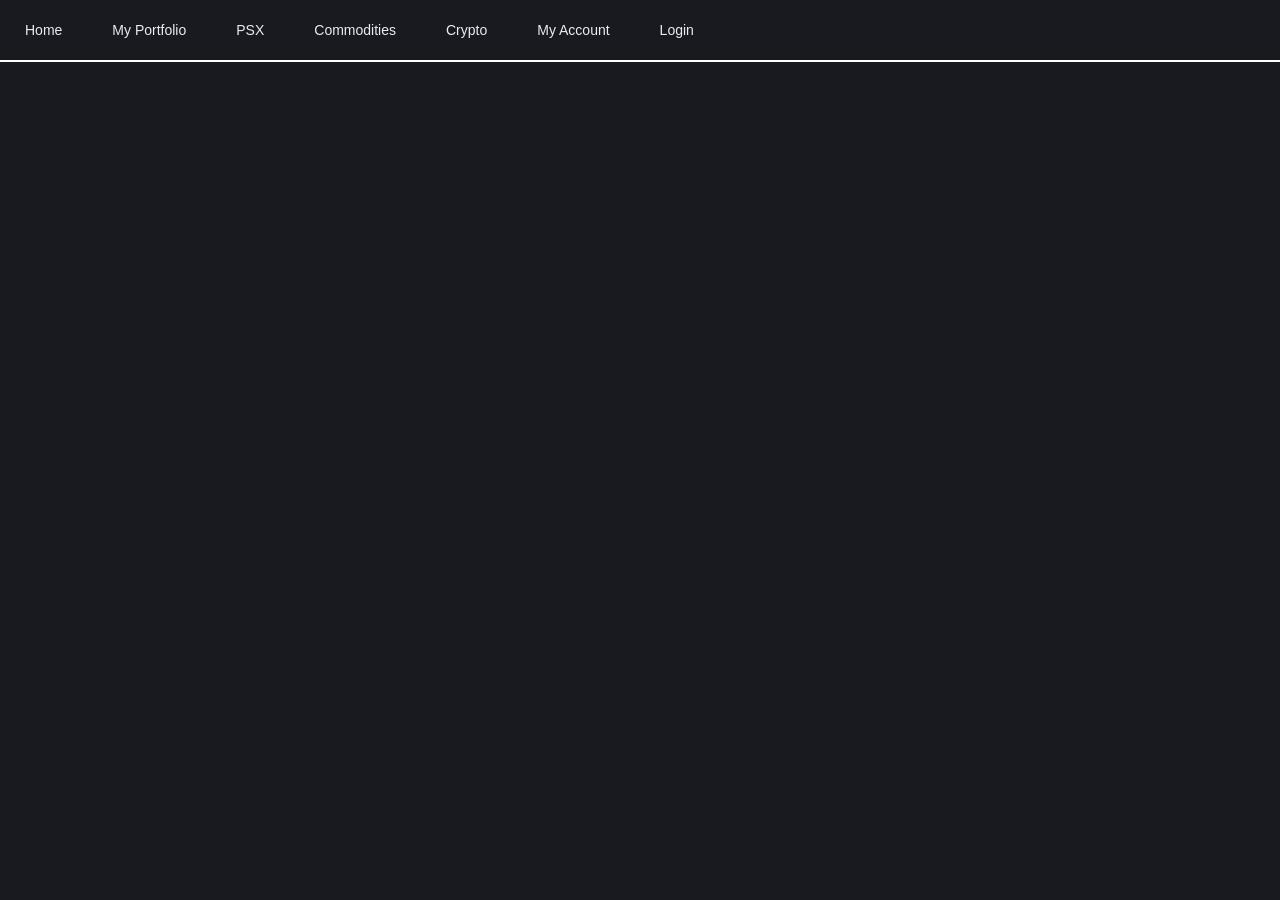
==== templates/index.html @ 6be08ad3 "Initial commit without secrets" ====
<!DOCTYPE html>
<html lang="en">
<head>
    <meta charset="UTF-8">
    <meta name="viewport" content="width=device-width, initial-scale=1.0">
    <title>Portfolio</title>
    <link rel="stylesheet" href="\static\style.css">
</head>
<div id="head_bar">
    <!--<div id="logo"><img src="/static/logo.png"></div>-->
    <div id="head_home" class="headings">Home</div>
    <div id="head_myportfolio" class="headings">My Portfolio</div>
    <div id="head_psx" class="headings">PSX</div>
    <div id="head_commodity" class="headings">Commodities</div>
    <div id="head_crypto" class="headings">Crypto</div>
    <div id="head_my_account" class="headings">My Account</div>
    <div id="head_login" class="headings">Login</div>

</div>
<body>
    <!-- Your content goes here -->
    <script src="script.js"></script>
</body>
</html>
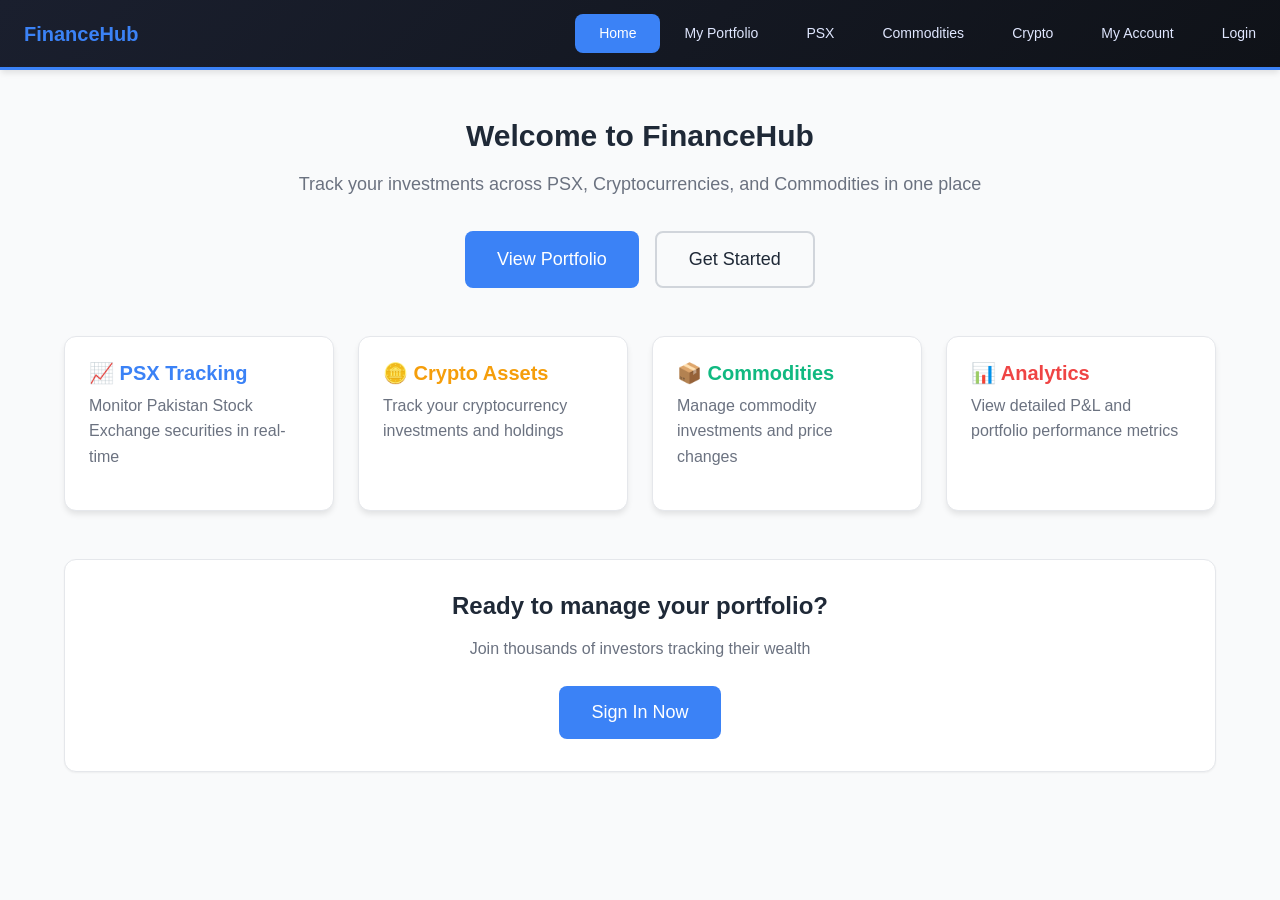
==== commit 3b336ed5: "FrontEnd" ====
--- a/templates/index.html
+++ b/templates/index.html
@@ -3,22 +3,69 @@
 <head>
     <meta charset="UTF-8">
     <meta name="viewport" content="width=device-width, initial-scale=1.0">
-    <title>Portfolio</title>
-    <link rel="stylesheet" href="\static\style.css">
+    <title>Portfolio - Finance Tracker</title>
+    <link rel="stylesheet" href="/static/style.css">
 </head>
-<div id="head_bar">
-    <!--<div id="logo"><img src="/static/logo.png"></div>-->
-    <div id="head_home" class="headings">Home</div>
-    <div id="head_myportfolio" class="headings">My Portfolio</div>
-    <div id="head_psx" class="headings">PSX</div>
-    <div id="head_commodity" class="headings">Commodities</div>
-    <div id="head_crypto" class="headings">Crypto</div>
-    <div id="head_my_account" class="headings">My Account</div>
-    <div id="head_login" class="headings">Login</div>
+<body>
+    <header id="head_bar">
+        <div id="logo">
+            <!--<img src="/static/logo.png" alt="Logo">-->
+            <span style="color: #3b82f6; font-weight: 700; font-size: 20px;">FinanceHub</span>
+        </div>
+        <nav style="display: flex; gap: 0; margin-left: auto; margin-right: 0;">
+            <div id="head_home" class="headings active">Home</div>
+            <div id="head_myportfolio" class="headings">My Portfolio</div>
+            <div id="head_psx" class="headings">PSX</div>
+            <div id="head_commodity" class="headings">Commodities</div>
+            <div id="head_crypto" class="headings">Crypto</div>
+            <div id="head_my_account" class="headings">My Account</div>
+            <div id="head_login" class="headings">Login</div>
+        </nav>
+    </header>
 
-</div>
-<body>
-    <!-- Your content goes here -->
-    <script src="script.js"></script>
+    <main class="page-wrapper">
+        <div class="container">
+            <!-- Hero Section -->
+            <section style="text-align: center; margin-bottom: 3rem;">
+                <h1>Welcome to FinanceHub</h1>
+                <p style="font-size: 18px; color: #6b7280; margin-bottom: 2rem;">
+                    Track your investments across PSX, Cryptocurrencies, and Commodities in one place
+                </p>
+                <div style="display: flex; gap: 1rem; justify-content: center; flex-wrap: wrap;">
+                    <button class="btn btn-primary btn-lg" onclick="window.location.href='/holdings'">View Portfolio</button>
+                    <button class="btn btn-secondary btn-lg" onclick="window.location.href='/register'">Get Started</button>
+                </div>
+            </section>
+
+            <!-- Features Grid -->
+            <div class="stats-grid" style="margin-top: 3rem;">
+                <div class="card">
+                    <h3 style="color: #3b82f6; margin-bottom: 0.5rem;">📈 PSX Tracking</h3>
+                    <p>Monitor Pakistan Stock Exchange securities in real-time</p>
+                </div>
+                <div class="card">
+                    <h3 style="color: #f59e0b; margin-bottom: 0.5rem;">🪙 Crypto Assets</h3>
+                    <p>Track your cryptocurrency investments and holdings</p>
+                </div>
+                <div class="card">
+                    <h3 style="color: #10b981; margin-bottom: 0.5rem;">📦 Commodities</h3>
+                    <p>Manage commodity investments and price changes</p>
+                </div>
+                <div class="card">
+                    <h3 style="color: #ef4444; margin-bottom: 0.5rem;">📊 Analytics</h3>
+                    <p>View detailed P&L and portfolio performance metrics</p>
+                </div>
+            </div>
+
+            <!-- Call to Action -->
+            <section class="content-section" style="text-align: center; margin-top: 3rem;">
+                <h2>Ready to manage your portfolio?</h2>
+                <p style="margin-bottom: 1.5rem;">Join thousands of investors tracking their wealth</p>
+                <button class="btn btn-primary btn-lg" onclick="window.location.href='/login'">Sign In Now</button>
+            </section>
+        </div>
+    </main>
+
+    <script src="/static/script.js"></script>
 </body>
 </html>
--- a/static/style.css
+++ b/static/style.css
@@ -0,0 +1,637 @@
+/* ========================================
+   DESIGN SYSTEM & CSS VARIABLES
+   ======================================== */
+
+:root {
+    /* Colors */
+    --primary-dark: #1a1f2e;
+    --primary-darker: #0f1218;
+    --accent-blue: #3b82f6;
+    --accent-green: #10b981;
+    --accent-orange: #f59e0b;
+    --accent-red: #ef4444;
+    --text-primary: #1f2937;
+    --text-secondary: #6b7280;
+    --border-light: #e5e7eb;
+    --border-gray: #d1d5db;
+    --bg-light: #f9fafb;
+    --bg-lighter: #ffffff;
+    
+    /* Shadows */
+    --shadow-sm: 0 1px 2px 0 rgba(0, 0, 0, 0.05);
+    --shadow-md: 0 4px 6px -1px rgba(0, 0, 0, 0.1);
+    --shadow-lg: 0 10px 15px -3px rgba(0, 0, 0, 0.1);
+    --shadow-xl: 0 20px 25px -5px rgba(0, 0, 0, 0.1);
+    
+    /* Typography */
+    --font-family: -apple-system, BlinkMacSystemFont, 'Segoe UI', 'Roboto', 'Oxygen', 'Ubuntu', 'Cantarell', sans-serif;
+    --font-size-xs: 12px;
+    --font-size-sm: 14px;
+    --font-size-base: 16px;
+    --font-size-lg: 18px;
+    --font-size-xl: 20px;
+    --font-size-2xl: 24px;
+    --font-size-3xl: 30px;
+    
+    /* Spacing */
+    --spacing-xs: 4px;
+    --spacing-sm: 8px;
+    --spacing-md: 16px;
+    --spacing-lg: 24px;
+    --spacing-xl: 32px;
+    --spacing-2xl: 48px;
+    
+    /* Border Radius */
+    --radius-sm: 4px;
+    --radius-md: 8px;
+    --radius-lg: 12px;
+    --radius-full: 9999px;
+    
+    /* Transitions */
+    --transition: all 0.3s ease;
+}
+
+/* ========================================
+   GLOBAL STYLES
+   ======================================== */
+
+* {
+    margin: 0;
+    padding: 0;
+    box-sizing: border-box;
+}
+
+html {
+    scroll-behavior: smooth;
+}
+
+body {
+    font-family: var(--font-family);
+    font-size: var(--font-size-base);
+    color: var(--text-primary);
+    background-color: var(--bg-light);
+    line-height: 1.6;
+}
+
+a {
+    color: var(--accent-blue);
+    text-decoration: none;
+    transition: var(--transition);
+}
+
+a:hover {
+    color: #2563eb;
+    text-decoration: underline;
+}
+
+/* ========================================
+   HEADER / NAVIGATION BAR
+   ======================================== */
+
+#head_bar {
+    background: linear-gradient(135deg, var(--primary-dark) 0%, var(--primary-darker) 100%);
+    width: 100%;
+    height: 70px;
+    padding: 0;
+    border-bottom: 3px solid var(--accent-blue);
+    display: flex;
+    align-items: center;
+    justify-content: flex-start;
+    gap: var(--spacing-lg);
+    box-shadow: var(--shadow-md);
+    position: sticky;
+    top: 0;
+    z-index: 100;
+}
+
+#logo {
+    display: flex;
+    align-items: center;
+    height: 100%;
+    padding: 0 var(--spacing-lg);
+    flex-shrink: 0;
+}
+
+#logo img {
+    height: 50px;
+    width: auto;
+    display: block;
+    border-radius: var(--radius-md);
+}
+
+.headings {
+    color: #e0e7ff;
+    font-size: var(--font-size-sm);
+    font-weight: 500;
+    padding: var(--spacing-sm) var(--spacing-lg);
+    cursor: pointer;
+    transition: var(--transition);
+    border-radius: var(--radius-md);
+    white-space: nowrap;
+}
+
+.headings:hover {
+    background-color: rgba(59, 130, 246, 0.1);
+    color: var(--accent-blue);
+    transform: translateY(-2px);
+}
+
+.headings.active {
+    background-color: var(--accent-blue);
+    color: white;
+}
+
+/* ========================================
+   LAYOUT & CONTAINERS
+   ======================================== */
+
+.container {
+    max-width: 1200px;
+    margin: 0 auto;
+    padding: 0 var(--spacing-lg);
+}
+
+.page-wrapper {
+    min-height: calc(100vh - 70px);
+    padding: var(--spacing-2xl) 0;
+}
+
+.content-section {
+    background: var(--bg-lighter);
+    border-radius: var(--radius-lg);
+    padding: var(--spacing-xl);
+    margin: var(--spacing-lg) 0;
+    box-shadow: var(--shadow-sm);
+    border: 1px solid var(--border-light);
+}
+
+.card {
+    background: var(--bg-lighter);
+    border-radius: var(--radius-lg);
+    padding: var(--spacing-lg);
+    box-shadow: var(--shadow-md);
+    border: 1px solid var(--border-light);
+    transition: var(--transition);
+}
+
+.card:hover {
+    box-shadow: var(--shadow-lg);
+    transform: translateY(-4px);
+}
+
+/* ========================================
+   TYPOGRAPHY
+   ======================================== */
+
+h1, h2, h3, h4, h5, h6 {
+    font-weight: 600;
+    line-height: 1.2;
+    margin-bottom: var(--spacing-md);
+    color: var(--text-primary);
+}
+
+h1 {
+    font-size: var(--font-size-3xl);
+}
+
+h2 {
+    font-size: var(--font-size-2xl);
+}
+
+h3 {
+    font-size: var(--font-size-xl);
+}
+
+h4 {
+    font-size: var(--font-size-lg);
+}
+
+p {
+    margin-bottom: var(--spacing-md);
+    color: var(--text-secondary);
+}
+
+/* ========================================
+   FORMS & INPUTS
+   ======================================== */
+
+form {
+    display: flex;
+    flex-direction: column;
+    gap: var(--spacing-md);
+}
+
+.form-group {
+    display: flex;
+    flex-direction: column;
+    gap: var(--spacing-sm);
+}
+
+.form-group label {
+    font-weight: 500;
+    color: var(--text-primary);
+    font-size: var(--font-size-sm);
+}
+
+input[type="text"],
+input[type="email"],
+input[type="password"],
+input[type="number"],
+input[type="date"],
+input[type="time"],
+select,
+textarea {
+    width: 100%;
+    padding: var(--spacing-sm) var(--spacing-md);
+    border: 2px solid var(--border-light);
+    border-radius: var(--radius-md);
+    font-size: var(--font-size-base);
+    font-family: inherit;
+    transition: var(--transition);
+    background-color: var(--bg-lighter);
+    color: var(--text-primary);
+}
+
+input[type="text"]:focus,
+input[type="email"]:focus,
+input[type="password"]:focus,
+input[type="number"]:focus,
+input[type="date"]:focus,
+input[type="time"]:focus,
+select:focus,
+textarea:focus {
+    outline: none;
+    border-color: var(--accent-blue);
+    box-shadow: 0 0 0 3px rgba(59, 130, 246, 0.1);
+}
+
+input[type="text"]:disabled,
+input[type="email"]:disabled,
+input[type="password"]:disabled,
+input[type="number"]:disabled {
+    background-color: var(--bg-light);
+    color: var(--text-secondary);
+    cursor: not-allowed;
+}
+
+textarea {
+    resize: vertical;
+    min-height: 120px;
+}
+
+/* Radio & Checkbox */
+input[type="radio"],
+input[type="checkbox"] {
+    width: 18px;
+    height: 18px;
+    cursor: pointer;
+    accent-color: var(--accent-blue);
+    margin-right: var(--spacing-sm);
+}
+
+.form-group-inline {
+    display: flex;
+    gap: var(--spacing-lg);
+    flex-wrap: wrap;
+}
+
+.form-group-inline .form-group {
+    flex: 1;
+    min-width: 200px;
+}
+
+.radio-group,
+.checkbox-group {
+    display: flex;
+    gap: var(--spacing-md);
+    flex-wrap: wrap;
+}
+
+.radio-group label,
+.checkbox-group label {
+    display: flex;
+    align-items: center;
+    gap: var(--spacing-sm);
+    cursor: pointer;
+    margin-bottom: 0;
+}
+
+/* ========================================
+   BUTTONS
+   ======================================== */
+
+button,
+.btn {
+    display: inline-flex;
+    align-items: center;
+    justify-content: center;
+    gap: var(--spacing-sm);
+    padding: var(--spacing-sm) var(--spacing-lg);
+    border: none;
+    border-radius: var(--radius-md);
+    font-size: var(--font-size-base);
+    font-weight: 500;
+    cursor: pointer;
+    transition: var(--transition);
+    text-decoration: none;
+    white-space: nowrap;
+}
+
+/* Primary Button */
+.btn-primary,
+button[type="submit"] {
+    background-color: var(--accent-blue);
+    color: white;
+}
+
+.btn-primary:hover,
+button[type="submit"]:hover {
+    background-color: #2563eb;
+    transform: translateY(-2px);
+    box-shadow: var(--shadow-md);
+}
+
+.btn-primary:active,
+button[type="submit"]:active {
+    transform: translateY(0);
+}
+
+/* Secondary Button */
+.btn-secondary {
+    background-color: var(--bg-light);
+    color: var(--text-primary);
+    border: 2px solid var(--border-gray);
+}
+
+.btn-secondary:hover {
+    background-color: var(--bg-lighter);
+    border-color: var(--accent-blue);
+    color: var(--accent-blue);
+}
+
+/* Success Button */
+.btn-success {
+    background-color: var(--accent-green);
+    color: white;
+}
+
+.btn-success:hover {
+    background-color: #059669;
+    transform: translateY(-2px);
+    box-shadow: var(--shadow-md);
+}
+
+/* Danger Button */
+.btn-danger {
+    background-color: var(--accent-red);
+    color: white;
+}
+
+.btn-danger:hover {
+    background-color: #dc2626;
+    transform: translateY(-2px);
+    box-shadow: var(--shadow-md);
+}
+
+/* Button Sizes */
+.btn-sm {
+    padding: 6px 12px;
+    font-size: var(--font-size-sm);
+}
+
+.btn-lg {
+    padding: var(--spacing-md) var(--spacing-xl);
+    font-size: var(--font-size-lg);
+}
+
+.btn:disabled {
+    opacity: 0.5;
+    cursor: not-allowed;
+    transform: none !important;
+}
+
+/* ========================================
+   TABLES
+   ======================================== */
+
+table {
+    width: 100%;
+    border-collapse: collapse;
+    background: var(--bg-lighter);
+    box-shadow: var(--shadow-sm);
+    border-radius: var(--radius-lg);
+    overflow: hidden;
+}
+
+thead {
+    background: linear-gradient(135deg, var(--primary-dark) 0%, var(--primary-darker) 100%);
+}
+
+thead th {
+    color: white;
+    padding: var(--spacing-md);
+    text-align: left;
+    font-weight: 600;
+    font-size: var(--font-size-sm);
+    text-transform: uppercase;
+    letter-spacing: 0.5px;
+    border-bottom: 3px solid var(--accent-blue);
+}
+
+tbody td {
+    padding: var(--spacing-md);
+    border-bottom: 1px solid var(--border-light);
+    color: var(--text-primary);
+}
+
+tbody tr {
+    transition: var(--transition);
+}
+
+tbody tr:hover {
+    background-color: var(--bg-light);
+}
+
+tbody tr:last-child td {
+    border-bottom: none;
+}
+
+/* Striped Table */
+.table-striped tbody tr:nth-child(odd) {
+    background-color: var(--bg-light);
+}
+
+.table-striped tbody tr:nth-child(odd):hover {
+    background-color: #f0f4f8;
+}
+
+/* ========================================
+   FORMS CONTAINERS
+   ======================================== */
+
+#login_form,
+.auth-form {
+    background: var(--bg-lighter);
+    padding: var(--spacing-xl);
+    border-radius: var(--radius-lg);
+    box-shadow: var(--shadow-lg);
+    width: 100%;
+    max-width: 450px;
+    margin: var(--spacing-2xl) auto;
+    border: 1px solid var(--border-light);
+}
+
+.form-title {
+    font-size: var(--font-size-2xl);
+    font-weight: 600;
+    margin-bottom: var(--spacing-xl);
+    text-align: center;
+    color: var(--text-primary);
+}
+
+.form-subtitle {
+    font-size: var(--font-size-sm);
+    color: var(--text-secondary);
+    margin-bottom: var(--spacing-lg);
+    text-align: center;
+}
+
+.form-footer {
+    margin-top: var(--spacing-lg);
+    text-align: center;
+    font-size: var(--font-size-sm);
+}
+
+.form-footer a {
+    color: var(--accent-blue);
+    font-weight: 500;
+}
+
+/* ========================================
+   ALERTS & MESSAGES
+   ======================================== */
+
+.alert {
+    padding: var(--spacing-md) var(--spacing-lg);
+    border-radius: var(--radius-md);
+    margin-bottom: var(--spacing-md);
+    display: flex;
+    gap: var(--spacing-md);
+    align-items: flex-start;
+    border-left: 4px solid;
+}
+
+.alert-success {
+    background-color: #ecfdf5;
+    color: #065f46;
+    border-left-color: var(--accent-green);
+}
+
+.alert-error {
+    background-color: #fef2f2;
+    color: #7f1d1d;
+    border-left-color: var(--accent-red);
+}
+
+.alert-warning {
+    background-color: #fffbeb;
+    color: #78350f;
+    border-left-color: var(--accent-orange);
+}
+
+.alert-info {
+    background-color: #eff6ff;
+    color: #0c2340;
+    border-left-color: var(--accent-blue);
+}
+
+/* ========================================
+   DATA DISPLAY
+   ======================================== */
+
+.stats-grid {
+    display: grid;
+    grid-template-columns: repeat(auto-fit, minmax(250px, 1fr));
+    gap: var(--spacing-lg);
+    margin: var(--spacing-lg) 0;
+}
+
+.stat-card {
+    background: var(--bg-lighter);
+    padding: var(--spacing-lg);
+    border-radius: var(--radius-lg);
+    border-left: 4px solid var(--accent-blue);
+    box-shadow: var(--shadow-sm);
+}
+
+.stat-label {
+    font-size: var(--font-size-sm);
+    color: var(--text-secondary);
+    text-transform: uppercase;
+    letter-spacing: 0.5px;
+    font-weight: 600;
+    margin-bottom: var(--spacing-sm);
+}
+
+.stat-value {
+    font-size: var(--font-size-2xl);
+    font-weight: 700;
+    color: var(--text-primary);
+}
+
+/* ========================================
+   RESPONSIVE DESIGN
+   ======================================== */
+
+@media (max-width: 768px) {
+    :root {
+        --font-size-base: 15px;
+        --spacing-lg: 16px;
+    }
+    
+    #head_bar {
+        height: 60px;
+        gap: var(--spacing-md);
+        overflow-x: auto;
+    }
+    
+    .headings {
+        padding: var(--spacing-xs) var(--spacing-md);
+        font-size: var(--font-size-xs);
+    }
+    
+    h1 {
+        font-size: var(--font-size-2xl);
+    }
+    
+    .form-group-inline {
+        flex-direction: column;
+    }
+    
+    .form-group-inline .form-group {
+        min-width: 100%;
+    }
+    
+    .stats-grid {
+        grid-template-columns: 1fr;
+    }
+    
+    table {
+        font-size: var(--font-size-sm);
+    }
+    
+    thead th,
+    tbody td {
+        padding: var(--spacing-sm);
+    }
+    
+    .page-wrapper {
+        padding: var(--spacing-lg) 0;
+    }
+    
+    .content-section {
+        margin: var(--spacing-md) 0;
+        padding: var(--spacing-lg);
+    }
+}
+
